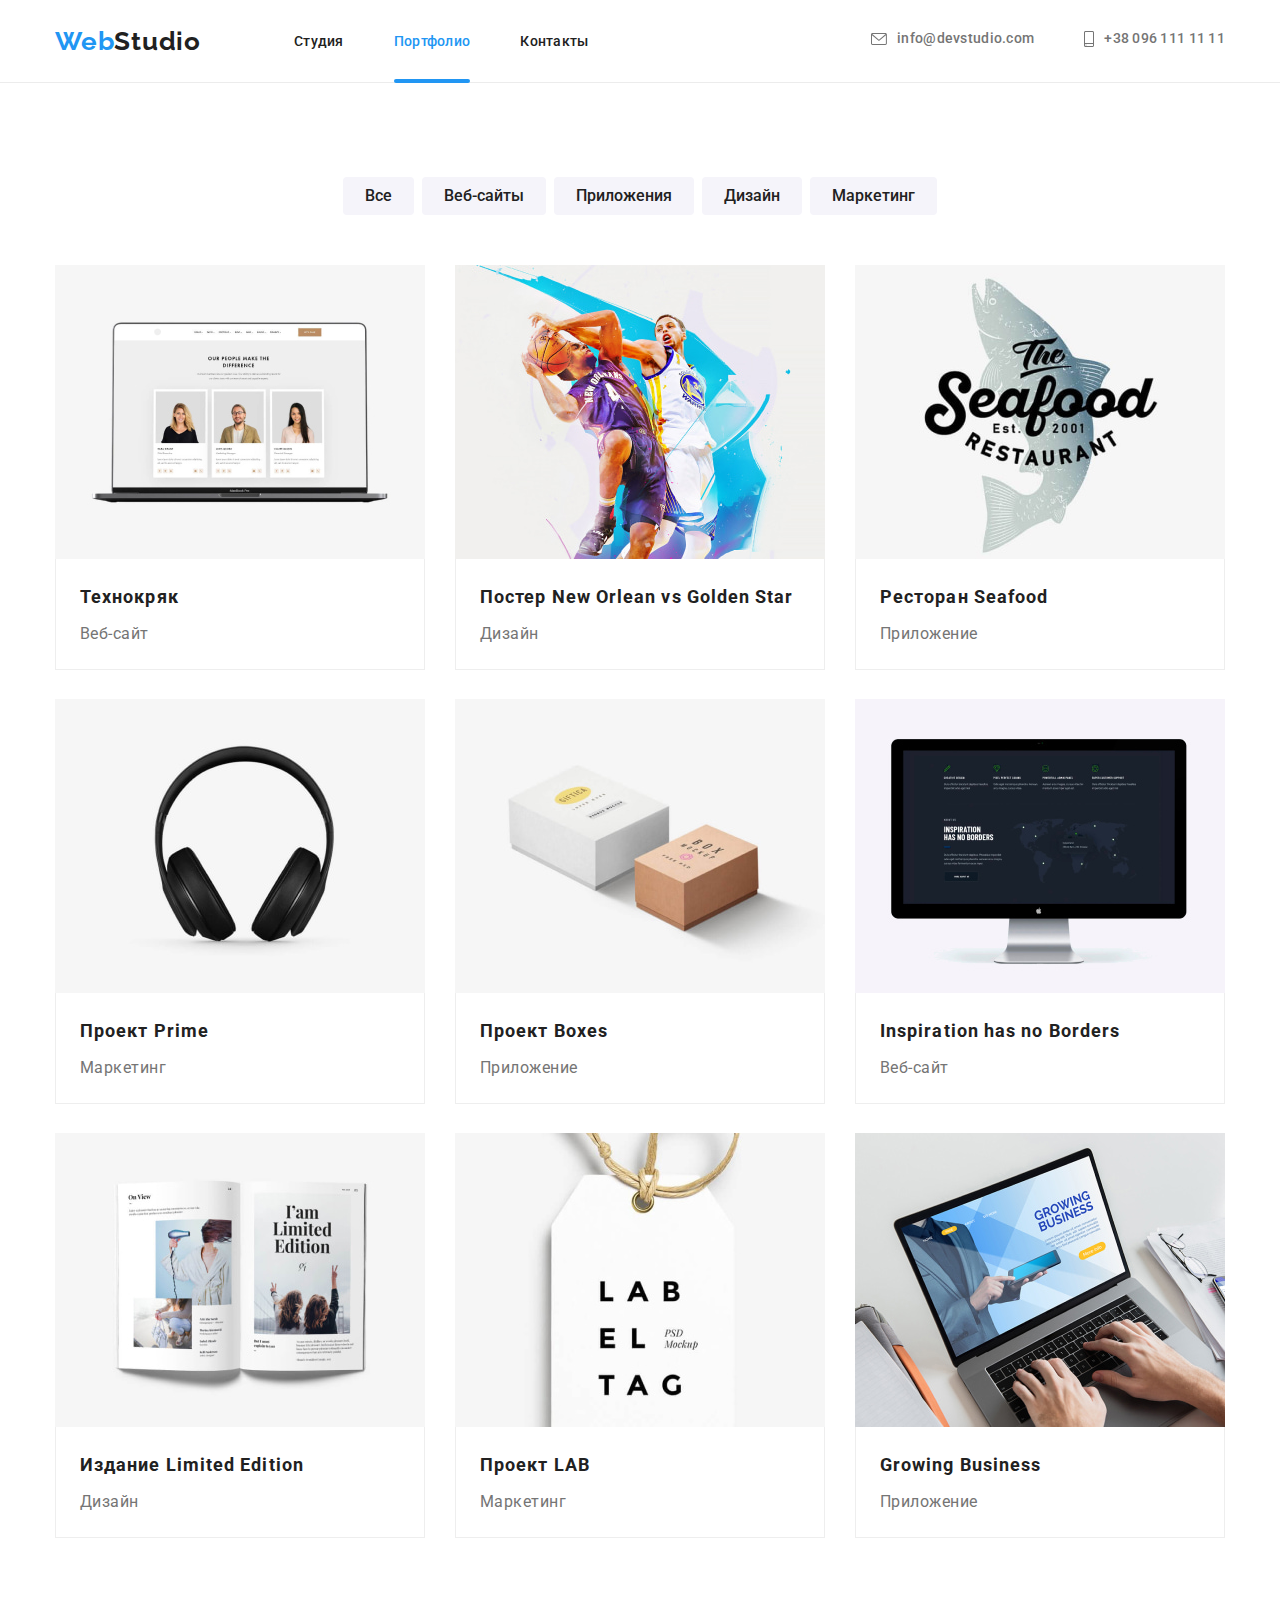
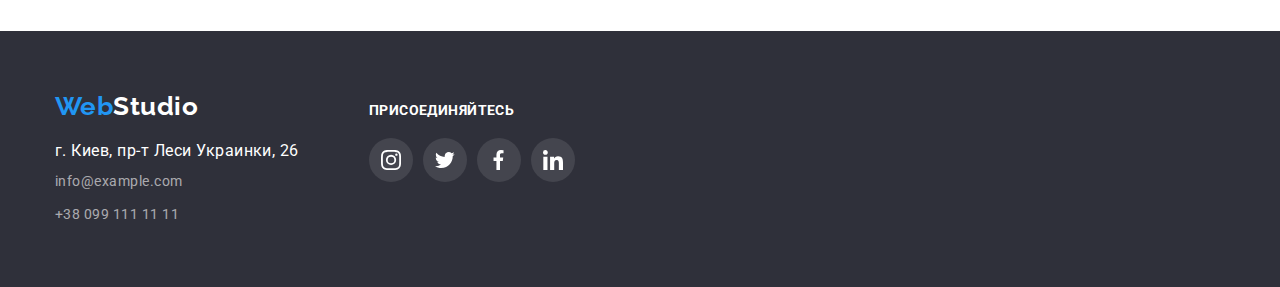
==== portfolio.html @ 1cd2ef5c "create" ====
<!DOCTYPE html>
<html lang="en">
  <head>
    <meta charset="UTF-8" />
    <meta http-equiv="X-UA-Compatible" content="IE=edge" />
    <meta name="viewport" content="width=device-width, initial-scale=1.0" />
    <title>Portfolio</title>
    <link rel="preconnect" href="https://fonts.googleapis.com" />
    <link rel="preconnect" href="https://fonts.gstatic.com" crossorigin />
    <link
      href="https://fonts.googleapis.com/css2?family=Raleway:wght@700&family=Roboto:wght@400;500;700;900&display=swap"
      rel="stylesheet"
    />
    <link
      rel="stylesheet"
      href="https://cdnjs.cloudflare.com/ajax/libs/modern-normalize/1.1.0/modern-normalize.min.css"
    />
    <link rel="stylesheet" href="./css/style.css" />
  </head>
  <body>
    <header class="header">
      <div class="container container-header">
        <nav class="site-nav-list">
          <a href="./" class="logo"><span>Web</span>Studio</a>
          <ul class="nav">
            <li class="item nav-item"><a href="./" class="nav-link">Студия</a></li>
            <li class="item nav-item">
              <a href="./portfolio.html" class="nav-link current">Портфолио</a>
            </li>
            <li class="item nav-item"><a href="./" class="nav-link">Контакты</a></li>
          </ul>
        </nav>
        <ul class="auth-nav">
          <li class="item auth-nav-item">
            <a href="mailto:info@devstudio.com" class="auth-nav-link">
              <svg class="icon-envelope">
                <use href="./images/icons.svg#icon-envelope"></use>
              </svg>
              info@devstudio.com
            </a>
          </li>
          <li class="item auth-nav-item">
            <a href="tel:+380961111111" class="auth-nav-link">
              <svg class="icon-smartphone">
                <use href="./images/icons.svg#icon-smartphone"></use>
              </svg>
              +38 096 111 11 11</a
            >
          </li>
        </ul>
      </div>
    </header>
    <main>
      <section class="section portfolio">
        <div class="container">
          <h1 class="portfolio-title visually-hidden">Portfolio</h1>
          <ul class="filtr">
            <li class="item filtr-item"><button type="button" class="filtr-btn">Все</button></li>
            <li class="item filtr-item">
              <button type="button" class="filtr-btn">Веб-сайты</button>
            </li>
            <li class="item filtr-item">
              <button type="button" class="filtr-btn">Приложения</button>
            </li>
            <li class="item filtr-item">
              <button type="button" class="filtr-btn">Дизайн</button>
            </li>
            <li class="item filtr-item">
              <button type="button" class="filtr-btn">Маркетинг</button>
            </li>
          </ul>
          <ul class="projects">
            <li class="item projects-card">
              <a href="" class="link projects-card-link">
                <article>
                  <div class="card-thumb">
                    <img
                      src="./images/project-1.jpg"
                      alt="Скриншот сайта"
                      width="370"
                      class="project-img"
                    />
                    <div class="card-overley">
                      <p class="card-overlay-text">
                        Технокряк это современная площадка распространения коронавируса. Компании
                        используют эту платформу для цифрового шпионажа и атак на защищённые сервера
                        конкурентов.
                      </p>
                    </div>
                  </div>
                  <div class="card-title">
                    <h2 class="projects-title">Технокряк</h2>
                    <p class="projects-text">Веб-сайт</p>
                  </div>
                </article></a
              >
            </li>
            <li class="item projects-card">
              <a href="" class="link projects-card-link">
                <article>
                  <div class="card-thumb">
                    <img
                      src="./images/project-2.jpg"
                      alt="Постер баскетболисты"
                      width="370"
                      class="project-img"
                    />
                    <div class="card-overley">
                      <p class="card-overlay-text">
                        Технокряк это современная площадка распространения коронавируса. Компании
                        используют эту платформу для цифрового шпионажа и атак на защищённые сервера
                        конкурентов.
                      </p>
                    </div>
                  </div>
                  <div class="card-title">
                    <h2 class="projects-title">Постер New Orlean vs Golden Star</h2>
                    <p class="projects-text">Дизайн</p>
                  </div>
                </article></a
              >
            </li>
            <li class="item projects-card">
              <a href="" class="link projects-card-link">
                <article>
                  <div class="card-thumb">
                    <img
                      src="./images/project-3.jpg"
                      alt="Логотип ресторана"
                      width="370"
                      class="project-img"
                    />
                    <div class="card-overley">
                      <p class="card-overlay-text">
                        Технокряк это современная площадка распространения коронавируса. Компании
                        используют эту платформу для цифрового шпионажа и атак на защищённые сервера
                        конкурентов.
                      </p>
                    </div>
                  </div>
                  <div class="card-title">
                    <h2 class="projects-title">Ресторан Seafood</h2>
                    <p class="projects-text">Приложение</p>
                  </div>
                </article></a
              >
            </li>
            <li class="item projects-card">
              <a href="" class="link projects-card-link">
                <article>
                  <div class="card-thumb">
                    <img
                      src="./images/project-4.jpg"
                      alt="Наушники"
                      width="370"
                      class="project-img"
                    />
                    <div class="card-overley">
                      <p class="card-overlay-text">
                        Технокряк это современная площадка распространения коронавируса. Компании
                        используют эту платформу для цифрового шпионажа и атак на защищённые сервера
                        конкурентов.
                      </p>
                    </div>
                  </div>
                  <div class="card-title">
                    <h2 class="projects-title">Проект Prime</h2>
                    <p class="projects-text">Маркетинг</p>
                  </div>
                </article></a
              >
            </li>
            <li class="item projects-card">
              <a href="" class="link projects-card-link">
                <article>
                  <div class="card-thumb">
                    <img
                      src="./images/project-5.jpg"
                      alt="Коробки"
                      width="370"
                      class="project-img"
                    />
                    <div class="card-overley">
                      <p class="card-overlay-text">
                        Технокряк это современная площадка распространения коронавируса. Компании
                        используют эту платформу для цифрового шпионажа и атак на защищённые сервера
                        конкурентов.
                      </p>
                    </div>
                  </div>
                  <div class="card-title">
                    <h2 class="projects-title">Проект Boxes</h2>
                    <p class="projects-text">Приложение</p>
                  </div>
                </article></a
              >
            </li>
            <li class="item projects-card">
              <a href="" class="link projects-card-link">
                <article>
                  <div class="card-thumb">
                    <img
                      src="./images/project-6.jpg"
                      alt="Скриншот сайта"
                      width="370"
                      class="project-img"
                    />
                    <div class="card-overley">
                      <p class="card-overlay-text">
                        Технокряк это современная площадка распространения коронавируса. Компании
                        используют эту платформу для цифрового шпионажа и атак на защищённые сервера
                        конкурентов.
                      </p>
                    </div>
                  </div>
                  <div class="card-title">
                    <h2 class="projects-title">Inspiration has no Borders</h2>
                    <p class="projects-text">Веб-сайт</p>
                  </div>
                </article></a
              >
            </li>
            <li class="item projects-card">
              <a href="" class="link projects-card-link">
                <article>
                  <div class="card-thumb">
                    <img
                      src="./images/project-7.jpg"
                      alt="Брошюра"
                      width="370"
                      class="project-img"
                    />
                    <div class="card-overley">
                      <p class="card-overlay-text">
                        Технокряк это современная площадка распространения коронавируса. Компании
                        используют эту платформу для цифрового шпионажа и атак на защищённые сервера
                        конкурентов.
                      </p>
                    </div>
                  </div>
                  <div class="card-title">
                    <h2 class="projects-title">Издание Limited Edition</h2>
                    <p class="projects-text">Дизайн</p>
                  </div>
                </article></a
              >
            </li>
            <li class="item projects-card">
              <a href="" class="link projects-card-link">
                <article>
                  <div class="card-thumb">
                    <img src="./images/project-8.jpg" alt="Бирка" width="370" class="project-img" />
                    <div class="card-overley">
                      <p class="card-overlay-text">
                        Технокряк это современная площадка распространения коронавируса. Компании
                        используют эту платформу для цифрового шпионажа и атак на защищённые сервера
                        конкурентов.
                      </p>
                    </div>
                  </div>
                  <div class="card-title">
                    <h2 class="projects-title">Проект LAB</h2>
                    <p class="projects-text">Маркетинг</p>
                  </div>
                </article></a
              >
            </li>
            <li class="item projects-card">
              <a href="" class="link projects-card-link">
                <article>
                  <div class="card-thumb">
                    <img
                      src="./images/project-9.jpg"
                      alt="Ноутбук"
                      width="370"
                      class="project-img"
                    />
                    <div class="card-overley">
                      <p class="card-overlay-text">
                        Технокряк это современная площадка распространения коронавируса. Компании
                        используют эту платформу для цифрового шпионажа и атак на защищённые сервера
                        конкурентов.
                      </p>
                    </div>
                  </div>
                  <div class="card-title">
                    <h2 class="projects-title">Growing Business</h2>
                    <p class="projects-text">Приложение</p>
                  </div>
                </article></a
              >
            </li>
          </ul>
        </div>
      </section>
    </main>
    <footer class="footer">
      <div class="container footer-container">
        <div class="contacts">
          <a href="./" class="logo-footer"><span>Web</span>Studio</a>
          <address>
            <ul class="address-list">
              <li class="item adress-list-item">
                <a href="https://goo.gl/maps/uek1uiBaMwYKSRGh7" class="link address"
                  >г. Киев, пр-т Леси Украинки, 26</a
                >
              </li>
              <li class="item adress-list-item">
                <a href="mailto:info@example.com" class="link mail">info@example.com</a>
              </li>
              <li class="item adress-list-item">
                <a href="tel:+380991111111" class="link tel">+38 099 111 11 11</a>
              </li>
            </ul>
          </address>
        </div>

        <div class="subscribe">
          <h3 class="subscribe-title">присоединяйтесь</h3>
          <ul class="subscribe-list">
            <li class="item subscribe-item">
              <a href="#" class="footer-icon-social">
                <svg class="icon-social">
                  <use href="./images/icons.svg#icon-instagram"></use>
                </svg>
              </a>
            </li>
            <li class="item subscribe-item">
              <a href="#" class="footer-icon-social">
                <svg class="icon-social">
                  <use href="./images/icons.svg#icon-twitter"></use>
                </svg>
              </a>
            </li>
            <li class="item subscribe-item">
              <a href="#" class="footer-icon-social">
                <svg class="icon-social">
                  <use href="./images/icons.svg#icon-facebook"></use>
                </svg>
              </a>
            </li>
            <li class="item subscribe-item">
              <a href="#" class="footer-icon-social">
                <svg class="icon-social">
                  <use href="./images/icons.svg#icon-linkedin"></use>
                </svg>
              </a>
            </li>
          </ul>
        </div>
      </div>
    </footer>
  </body>
</html>
---- css/style.css ----
/* Палитра цветов 
    основной цвет фона  #FFFFFF
    доп цвет фона #F5F4FA;

    основной цвет текста #212121
    доп цвет текста #757575
    белый текст #FFFFFF

    акцентный цвет #2196F3

    цвет футер #2F303A;
*/

/* Fonts
logo : Raleway Weight  700 
header: Roboto Weight 500
hero: Roboto Weight 900
hero-btn^ Roboto Weight 700
h2,  Roboto Weight 700
text Roboto Weight 400
h3 Roboto Weight 500
footer adress Roboto Weight 400
portfolio-btn Roboto Weight 500

*/

:root {
  --text-color: #212121;
  --text-color-add: #757575;
  --accent-color: #2196f3;
  --primary-white-color: #ffffff;
  --secondary-background-color: #f5f4fa;
  --background-color-add: #2f303a;
  --project-card-gap: 30px;
  --social-link-color: #afb1b8;
}

body {
  background-color: var(--primary-white-color);
  font-family: 'Roboto', sans-serif;
  letter-spacing: 0.03em;
}

.item {
  list-style: none;
  padding: 0;
  margin: 0;
}
.link {
  text-decoration: none;
  font-style: normal;
}

h1,
h2,
h3,
h4,
h5,
h6,
p,
ul {
  margin-top: 0;
  margin-bottom: 0;
  padding-left: 0;
  padding-right: 0;
}

img {
  display: block;
  max-width: 100%;
  height: auto;
}

.container {
  width: 1200px;
  padding-left: 15px;
  padding-right: 15px;
  margin-left: auto;
  margin-right: auto;
}

.visually-hidden {
  position: absolute;
  clip: rect(0 0 0 0);
  width: 1px;
  height: 1px;
  margin: -1px;
}

/* Header */

.header {
  border-bottom: 1px solid #ececec;
}
.container-header {
  display: flex;
  align-items: center;
}

.logo {
  font-family: 'Raleway', sans-serif;
  letter-spacing: 0.03em;
  font-weight: 700;
  font-size: 26px;
  line-height: 1.19;
  text-decoration: none;
  color: var(--text-color);
  margin-right: 93px;
}

.logo span {
  color: var(--accent-color);
}
.site-nav-list {
  display: flex;
  align-items: center;
}
.nav {
  display: flex;
  padding-top: 32px;
  padding-bottom: 32px;
}

.nav-item:not(:last-child) {
  margin-right: 50px;
}

.nav-link,
.auth-nav-link {
  font-weight: 500;
  font-size: 14px;
  line-height: 1.14;
  letter-spacing: 0.02em;
  text-decoration: none;
  color: var(--text-color);
  transition: color 250ms cubic-bezier(0.4, 0, 0.2, 1);
}
.nav-link:hover,
.nav-link:focus {
  color: var(--accent-color);
}
.nav .nav-link.current {
  position: relative;
  color: var(--accent-color);
  padding-bottom: 32px;
}

.current::before {
  display: inline-block;
  content: '';
  background-color: var(--accent-color);
  height: 4px;
  width: 100%;
  border-radius: 2px;
  position: absolute;
  bottom: 0;
  left: 0;
  margin-bottom: -2px;
}

.auth-nav {
  display: flex;
  margin-left: auto;
}

.icon-envelope {
  margin-right: 10px;
  width: 16px;
  height: 12px;
  fill: currentColor;
}

.icon-smartphone {
  margin-right: 10px;
  width: 10px;
  height: 16px;
  fill: currentColor;
}

.auth-nav-item:not(:first-child) {
  margin-left: 50px;
}

.auth-nav-link {
  color: var(--text-color-add);
  display: inline-flex;
  align-items: center;
  transition: color 250ms cubic-bezier(0.4, 0, 0.2, 1);
}

.auth-nav-link:hover,
.auth-nav-link:focus {
  color: var(--accent-color);
}
/* body */
/* Hero section */
.hero {
  max-width: 1600px;
  margin-left: auto;
  margin-right: auto;
  background-image: linear-gradient(rgba(47, 48, 58, 0.4), rgba(47, 48, 58, 0.4)),
    url('../images/background-hero.jpg');
  background-color: var(--background-color-add);
  background-size: cover;
  background-repeat: no-repeat;
  background-position: center;
  text-align: center;
  padding-top: 200px;
  padding-bottom: 200px;
}
.hero-title {
  margin-bottom: 30px;
  font-weight: 900;
  font-size: 44px;
  line-height: 1.36;
  letter-spacing: 0.06em;
  text-transform: uppercase;
  color: var(--primary-white-color);
}

.hero-btn {
  font-family: inherit;
  font-weight: 700;
  font-size: 16px;
  line-height: 1.88;
  letter-spacing: 0.06em;
  display: inline-block;
  color: var(--primary-white-color);
  background-color: var(--accent-color);
  border: none;
  min-width: 200px;
  border-radius: 4px;
  box-shadow: 0px 4px 4px rgba(0, 0, 0, 0.15);
  cursor: pointer;
  padding: 10px 32px;
  transition: background-color 250ms cubic-bezier(0.4, 0, 0.2, 1);
}

.hero-btn:hover,
.hero-btn:focus {
  background-color: #188ce8;
}
/* Particular section */
.section {
  padding-top: 94px;
  padding-bottom: 94px;
}

.particular {
  padding-bottom: 0;
}
.icon-block {
  width: 270px;
  height: 120px;
  margin-bottom: 30px;
  display: flex;
  justify-content: center;
  align-items: center;
  background-color: var(--secondary-background-color);
}
.icon-particular {
  width: 70px;
  height: 70px;
}
.particular-list {
  display: flex;
}
.particular-item {
  margin-right: 30px;
}

.particular-item:last-child {
  margin-right: 0;
}

.section-title {
  font-weight: 700;
  font-size: 36px;
  line-height: 1.17;
  text-align: center;
  color: var(--text-color);
  margin-bottom: 50px;
}

.particular-title {
  font-weight: 700;
  font-size: 14px;
  line-height: 1.14;
  text-transform: uppercase;
  color: var(--text-color);
  margin-bottom: 10px;
}

.particular-text {
  font-size: 14px;
  line-height: 1.71;
  color: var(--text-color-add);
}

/* Works-section */
.works-list {
  display: flex;
  justify-content: center;
}
.work-item {
  position: relative;
}

.work-item:not(:last-child) {
  margin-right: 30px;
}

.work-item-title {
  display: flex;
  font-weight: 700;
  font-size: 14px;
  line-height: 1.14;
  letter-spacing: 0.03em;
  text-transform: uppercase;
  color: var(--primary-white-color);
  background-color: rgba(47, 48, 58, 0.8);
  width: 100%;
  position: absolute;
  bottom: 0;
  left: 0;
  height: 70px;
  align-items: center;
  justify-content: center;
}

/* Command section */
.command {
  background-color: var(--secondary-background-color);
}

.command-list {
  display: flex;
}

.command-card {
  background-color: var(--primary-white-color);
  border-radius: 4px;
  box-shadow: 0px 1px 3px rgba(0, 0, 0, 0.12), 0px 1px 1px rgba(0, 0, 0, 0.14),
    0px 2px 1px rgba(0, 0, 0, 0.2);
  text-align: center;
  margin-right: 30px;
  overflow: hidden;
}

.command-card:last-child {
  margin-right: 0;
}

.command-card-title {
  padding: 30px 0;
}

.command-title {
  font-weight: 500;
  font-size: 16px;
  line-height: 1.19;
  color: var(--text-color);
  margin-bottom: 10px;
}

.command-text {
  margin-bottom: 16px;
  font-size: 16px;
  line-height: 1.19;
  color: var(--text-color-add);
}
.social-item {
  display: flex;
  justify-content: center;
}

.social-link {
  display: flex;
  justify-content: center;
  align-items: center;
  border-radius: 50%;
  height: 44px;
  width: 44px;
  color: var(--social-link-color);
  transition: color 250ms cubic-bezier(0.4, 0, 0.2, 1),
    background-color 250ms cubic-bezier(0.4, 0, 0.2, 1);
}

.social-link-item:not(:last-child) {
  margin-right: 10px;
}

.social-link:hover,
.social-link:focus {
  background-color: var(--accent-color);
  color: var(--primary-white-color);
}

.icon-social {
  width: 20px;
  height: 20px;
  fill: currentColor;
}

/* Client-section */
.client-list {
  display: flex;
  justify-content: center;
  margin-left: auto;
  margin-right: auto;
}

.client-item {
  width: 170px;
  height: 92px;

  margin-right: 30px;
}

.client-item:last-child {
  margin-right: 0;
}
.client-link {
  display: flex;
  justify-content: center;
  align-items: center;
  width: 100%;
  height: 100%;
  border: 1px solid var(--social-link-color);
  border-radius: 4px;
  color: var(--social-link-color);
  transition: color 250ms cubic-bezier(0.4, 0, 0.2, 1),
    border-color 250ms cubic-bezier(0.4, 0, 0.2, 1);
}

.icon-client {
  fill: currentColor;
  width: 106px;
  height: 60px;
}
.client-link:hover,
.client-link:focus {
  color: var(--accent-color);
  border-color: var(--accent-color);
}

/* Footer */

.footer {
  background-color: var(--background-color-add);
  padding-top: 60px;
  padding-bottom: 60px;
}
.footer-container {
  display: flex;
  align-items: baseline;
}
.contacts {
  margin-right: 70px;
}
.subscribe-title {
  font-weight: 700;
  font-size: 14px;
  line-height: 16px;
  letter-spacing: 0.03em;
  text-transform: uppercase;
  color: var(--primary-white-color);
}

.subscribe-list {
  display: flex;
  margin-top: 20px;
}
.logo-footer {
  display: inline-block;
  margin-bottom: 20px;
  font-family: Raleway;
  font-weight: 700;
  font-size: 26px;
  line-height: 1.19;
  text-decoration: none;
  color: var(--primary-white-color);
}

.logo-footer span {
  color: var(--accent-color);
}

.adress-list-item:not(:last-child) {
  margin-bottom: 9px;
}
.footer .address {
  color: var(--primary-white-color);
}

.footer .mail,
.footer .tel {
  font-size: 14px;
  line-height: 1.71;
  color: rgba(255, 255, 255, 0.6);
}
.subscribe-item:not(:last-child) {
  margin-right: 10px;
}

.footer-icon-social {
  height: 44px;
  width: 44px;
  display: flex;
  justify-content: center;
  align-items: center;
  border-radius: 50%;
  color: var(--primary-white-color);
  background-color: rgba(255, 255, 255, 0.1);
  transition: color 250ms cubic-bezier(0.4, 0, 0.2, 1),
    background-color 250ms cubic-bezier(0.4, 0, 0.2, 1);
}

.footer-icon-social:last-child {
  margin-right: 0;
}

.footer-icon-social:hover,
.footer-icon-social:focus {
  background-color: var(--accent-color);
}
/* Portfolio */

/* Filtr */
.filtr {
  display: flex;
  justify-content: center;
  margin-bottom: 50px;
}
.filtr-item {
  margin-right: 8px;
}

.filtr-item:last-child {
  margin-right: 0;
}

.filtr-btn {
  font-family: Roboto;
  font-weight: 500;
  font-size: 16px;
  line-height: 1.62;
  text-align: center;
  background-color: var(--secondary-background-color);
  border: none;
  border-radius: 4px;
  color: var(--text-color);
  padding: 6px 22px;

  transition: color 250ms cubic-bezier(0.4, 0, 0.2, 1),
    background-color 250ms cubic-bezier(0.4, 0, 0.2, 1),
    box-shadow 250ms cubic-bezier(0.4, 0, 0.2, 1);
}

.filtr-btn:hover,
.filtr-btn:focus {
  background-color: var(--accent-color);
  color: var(--primary-white-color);
  box-shadow: 0px 3px 1px rgba(0, 0, 0, 0.1), 0px 1px 2px rgba(0, 0, 0, 0.08),
    0px 2px 2px rgba(0, 0, 0, 0.12);
  cursor: pointer;
}

/* Projects */
.projects {
  display: flex;
  flex-wrap: wrap;
  margin-top: calc(-1 * var(--project-card-gap));
  margin-left: calc(-1 * var(--project-card-gap));
}
.projects-card {
  background-color: var(--primary-white-color);
  margin-left: var(--project-card-gap);
  margin-top: var(--project-card-gap);
}
.projects-card-link {
  display: block;
  width: 370px;
  height: 404px;
  transition: box-shadow 250ms cubic-bezier(0.4, 0, 0.2, 1);
}

.projects-card-link:hover,
.projects-card-link:focus {
  box-shadow: 0px 1px 1px rgba(0, 0, 0, 0.12), 0px 4px 4px rgba(0, 0, 0, 0.06),
    1px 4px 6px rgba(0, 0, 0, 0.16);
}

.card-thumb {
  position: relative;
  overflow: hidden;
}
.card-overley {
  background-color: rgba(33, 150, 243, 0.9);
  position: absolute;
  left: 0;
  top: 0;
  width: 100%;
  height: 100%;
  padding: 63px 24px;
  transform: translateY(100%);
  transition: transform 250ms cubic-bezier(0.4, 0, 0.2, 1);
}

.projects-card-link:hover .card-overley,
.projects-card-link:focus .card-overley {
  transform: translateY(0);
}

.card-overlay-text {
  font-weight: 400;
  font-size: 18px;
  line-height: 1.56;
  letter-spacing: 0.03em;
  color: var(--primary-white-color);
}
.card-title {
  padding: 20px 24px;
  border: 1px solid #eeeeee;
  border-top: none;
}

.projects-title {
  font-weight: 700;
  font-size: 18px;
  line-height: 2;
  letter-spacing: 0.06em;
  color: var(--text-color);
  margin-bottom: 4px;
}

.projects-text {
  font-size: 16px;
  line-height: 1.88;
  color: var(--text-color-add);
}

/* Modal */
.backdrop.is-hidden {
  opacity: 0;
  pointer-events: none;
  visibility: visible;
}

.backdrop {
  position: fixed;
  top: 0;
  left: 0;
  width: 100%;
  height: 100%;
  background-color: rgba(0, 0, 0, 0.2);
  opacity: 1;
  transition: opacity 300ms cubic-bezier(0.4, 0, 0.2, 1);
}

.backdrop.is-hidden .modal {
  transform: translate(-50%, -50%) scale(1.2);
}

.modal {
  position: absolute;
  left: 50%;
  top: 50%;
  transform: translate(-50%, -50%) scale(1);
  transition: transform 300ms cubic-bezier(0.4, 0, 0.2, 1);
  width: 528px;
  height: 581px;
  background-color: var(--primary-white-color);
  box-shadow: 0px 1px 3px rgba(0, 0, 0, 0.12), 0px 1px 1px rgba(0, 0, 0, 0.14),
    0px 2px 1px rgba(0, 0, 0, 0.2);
  border-radius: 4px;
}
.button-close {
  width: 30px;
  height: 30px;
  background: #ffffff;
  border: 1px solid rgba(0, 0, 0, 0.1);
  border-radius: 50%;
  display: flex;
  justify-content: center;
  align-items: center;
  position: absolute;
  top: 8px;
  right: 8px;
  cursor: pointer;
}

.icon-close {
  width: 11px;
  height: 11px;
  fill: black;
}
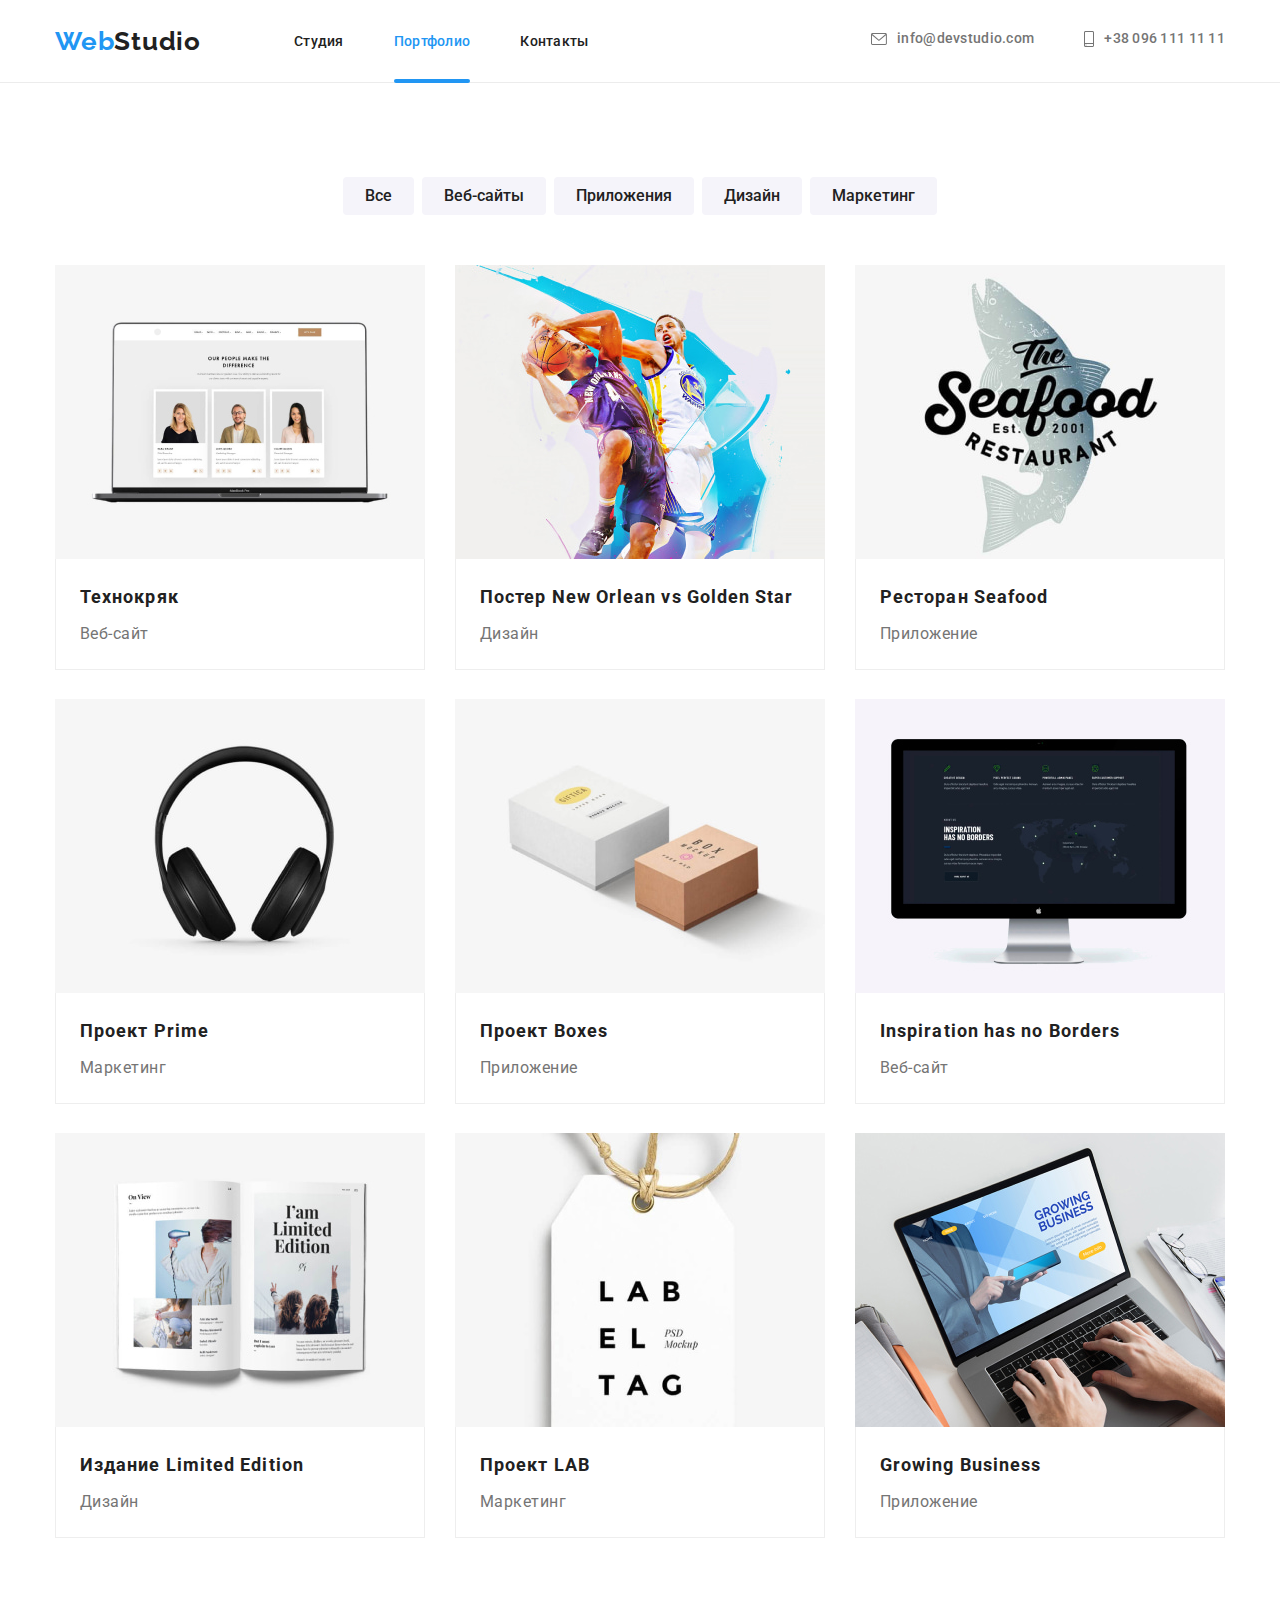
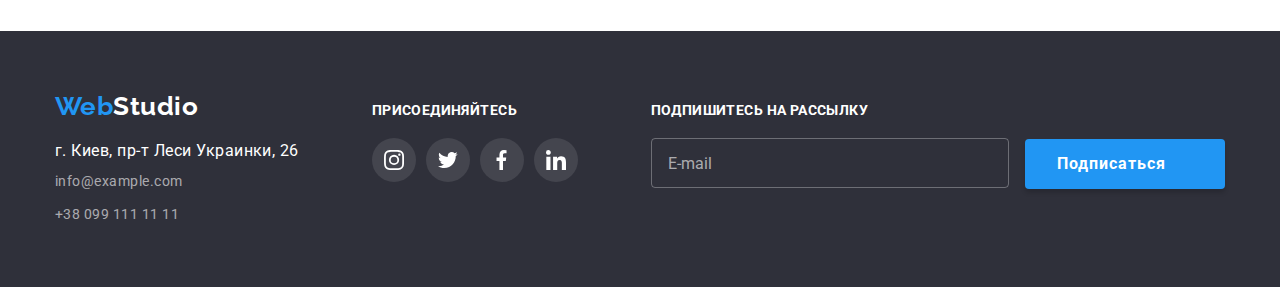
==== commit 69ecf221: "modal" ====
--- a/portfolio.html
+++ b/portfolio.html
@@ -348,6 +348,13 @@
             </li>
           </ul>
         </div>
+        <form class="mailing">
+          <h3 class="subscribe-title">Подпишитесь на рассылку</h3>
+          <label name="" class="subscribe-form">
+            <input type="text" placeholder="E-mail" class="subscribe-submit" />
+          </label>
+          <button type="submit" class="subscribe-btn">Подписаться</button>
+        </form>
       </div>
     </footer>
   </body>
--- a/css/style.css
+++ b/css/style.css
@@ -218,7 +218,9 @@
   color: var(--primary-white-color);
 }
 
-.hero-btn {
+.hero-btn,
+.modal-submit-button,
+.subscribe-btn {
   font-family: inherit;
   font-weight: 700;
   font-size: 16px;
@@ -454,10 +456,9 @@
 .footer-container {
   display: flex;
   align-items: baseline;
-}
-.contacts {
-  margin-right: 70px;
-}
+  justify-content: space-between;
+}
+
 .subscribe-title {
   font-weight: 700;
   font-size: 14px;
@@ -471,6 +472,12 @@
   display: flex;
   margin-top: 20px;
 }
+
+.subscribe-btn:hover,
+.subscribe-btn:focus {
+  background-color: #188ce8;
+}
+
 .logo-footer {
   display: inline-block;
   margin-bottom: 20px;
@@ -523,6 +530,38 @@
 .footer-icon-social:hover,
 .footer-icon-social:focus {
   background-color: var(--accent-color);
+}
+
+.subscribe-form {
+  display: inline-block;
+  margin-right: 12px;
+  margin-top: 20px;
+}
+
+.subscribe-submit {
+  width: 358px;
+  height: 50px;
+  border: 1px solid rgba(255, 255, 255, 0.3);
+  border-radius: 4px;
+  background-color: transparent;
+  padding: 15px 16px;
+  color: rgba(255, 255, 255, 0.6);
+  font-family: inherit;
+}
+
+.subscribe-submit::placeholder {
+  color: rgba(255, 255, 255, 0.6);
+}
+.subscribe-btn {
+  display: inline-flex;
+  align-items: center;
+}
+
+.send-icon {
+  width: 24px;
+  height: 24px;
+  fill: var(--primary-white-color);
+  margin-left: 10px;
 }
 /* Portfolio */
 
@@ -669,11 +708,12 @@
   transform: translate(-50%, -50%) scale(1);
   transition: transform 300ms cubic-bezier(0.4, 0, 0.2, 1);
   width: 528px;
-  height: 581px;
+  min-height: 581px;
   background-color: var(--primary-white-color);
   box-shadow: 0px 1px 3px rgba(0, 0, 0, 0.12), 0px 1px 1px rgba(0, 0, 0, 0.14),
     0px 2px 1px rgba(0, 0, 0, 0.2);
   border-radius: 4px;
+  padding: 40px;
 }
 .button-close {
   width: 30px;
@@ -690,8 +730,132 @@
   cursor: pointer;
 }
 
+.button-close:hover .icon-close {
+  fill: var(--accent-color);
+}
+
 .icon-close {
   width: 11px;
   height: 11px;
   fill: black;
-}
+  transition: fill 300ms cubic-bezier(0.4, 0, 0.2, 1);
+}
+
+.modal-title {
+  display: inline-block;
+  font-weight: 700;
+  font-size: 20px;
+  line-height: 1.15;
+  text-align: center;
+  letter-spacing: 0.03em;
+  color: var(--text-color);
+  margin-bottom: 12px;
+}
+
+.form-input-box {
+  display: block;
+  position: relative;
+  font-family: inherit;
+  font-weight: 400;
+  font-size: 12px;
+  line-height: 1.17;
+  letter-spacing: 0.01em;
+  color: var(--text-color-add);
+  margin-bottom: 10px;
+}
+
+.form-input {
+  width: 100%;
+  border: 1px solid rgba(33, 33, 33, 0.2);
+  border-radius: 4px;
+  height: 40px;
+  padding: 0 10px 0 42px;
+  margin-top: 4px;
+  color: var(--text-color);
+  transition: order-color 250ms cubic-bezier(0.4, 0, 0.2, 1);
+}
+
+.form-input:focus {
+  outline: none;
+  border-color: var(--accent-color);
+}
+
+.modal-input-icon {
+  position: absolute;
+  top: 50%;
+  left: 12px;
+  height: 18px;
+  width: 18px;
+  color: var(--text-color);
+  transition: fill 250ms cubic-bezier(0.4, 0, 0.2, 1);
+}
+
+.form-input:focus + .modal-input-icon {
+  fill: var(--accent-color);
+}
+
+.textarea-input {
+  min-height: 120px;
+  padding: 12px 16px;
+  resize: none;
+  font-family: inherit;
+}
+
+.textarea-input::placeholder {
+  color: rgba(117, 117, 117, 0.5);
+  font-family: inherit;
+}
+
+.policy-box {
+  font-weight: 400;
+  font-size: 14px;
+  line-height: 1.71;
+  letter-spacing: 0.03em;
+  color: var(--text-color-add);
+  display: flex;
+  align-items: center;
+  justify-content: center;
+  cursor: pointer;
+}
+
+.policy-checkbox {
+  position: absolute;
+  clip: rect(0 0 0 0);
+  width: 1px;
+  height: 1px;
+  margin: -1px;
+}
+
+.policy-box a {
+  margin-left: 4px;
+  color: var(--accent-color);
+}
+
+.modal-submit-button {
+  display: block;
+  margin: 0 auto;
+  margin-top: 20px;
+}
+
+.modal-submit-button:hover,
+.modal-submit-button:focus {
+  background-color: #188ce8;
+}
+
+.check-icon {
+  height: 16px;
+  width: 16px;
+  fill: transparent;
+  border: 1px solid black;
+  border-radius: 2px;
+  margin-right: 7px;
+  transition: background-color 250ms cubic-bezier(0.4, 0, 0.2, 1),
+    fill 250ms cubic-bezier(0.4, 0, 0.2, 1), border 250ms cubic-bezier(0.4, 0, 0.2, 1);
+}
+
+.policy-checkbox:checked + .policy-box .check-icon {
+  box-sizing: content-box;
+  fill: var(--primary-white-color);
+  background-color: var(--accent-color);
+  border: transparent;
+}
